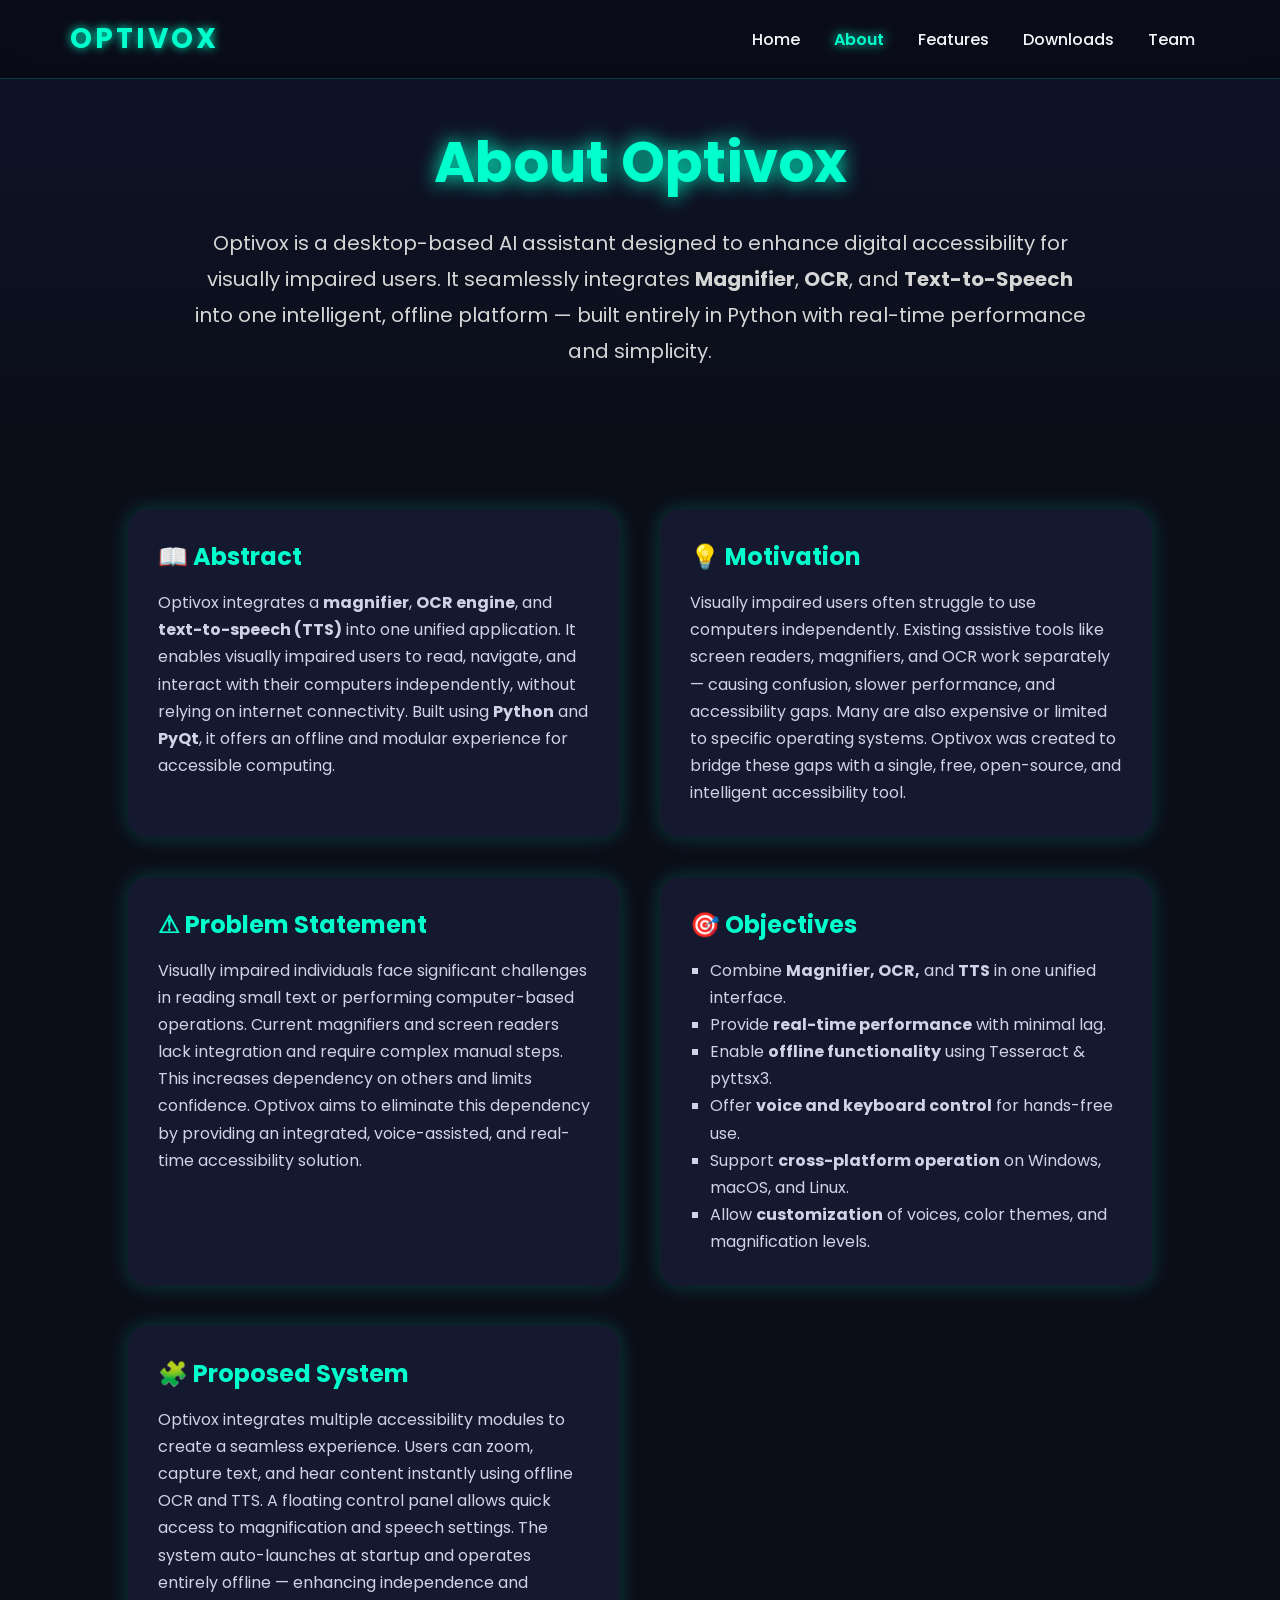
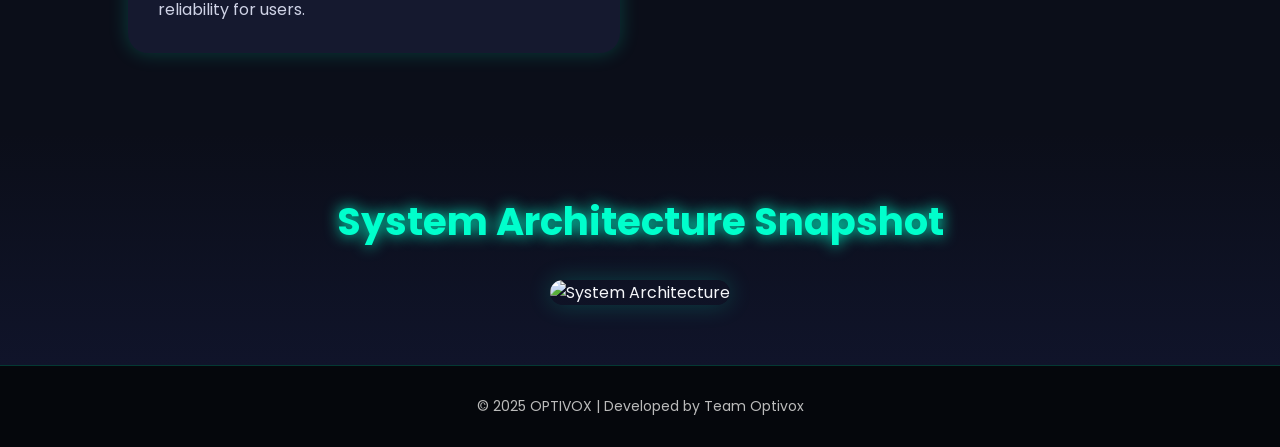
==== website/about.html @ d250ebd5 "Initial commit" ====
<!DOCTYPE html>
<html lang="en">
<head>
<meta charset="UTF-8">
<meta name="viewport" content="width=device-width, initial-scale=1.0">
<title>Optivox | About</title>

<!-- Google Fonts -->
<link href="https://fonts.googleapis.com/css2?family=Poppins:wght@300;400;600;700&display=swap" rel="stylesheet">

<style>
/* ===================== */
/* VARIABLES & BASE SETUP */
/* ===================== */
:root {
  --accent: #00ffcc;
  --bg-dark: #0b0e19;
  --bg-card: #15192f;
  --text-primary: #f5f6fa;
  --text-soft: #cfd3e6;
  --shadow-light: rgba(0,255,204,0.2);
  --shadow-glow: rgba(0,255,204,0.4);
}

* { margin:0; padding:0; box-sizing:border-box; font-family:'Poppins',sans-serif; }
body {
  background: var(--bg-dark);
  color: var(--text-primary);
  overflow-x: hidden;
  scroll-behavior: smooth;
}

/* ===================== */
/* NAVBAR */
/* ===================== */
nav {
  display: flex;
  justify-content: space-between;
  align-items: center;
  padding: 18px 70px;
  background: rgba(0,0,0,0.4);
  backdrop-filter: blur(10px);
  position: fixed;
  width: 100%;
  top: 0;
  z-index: 1000;
  border-bottom: 1px solid rgba(0,255,204,0.2);
}

nav h2 {
  letter-spacing: 3px;
  color: var(--accent);
  font-weight: 700;
  font-size: 28px;
  text-shadow: 0 0 10px var(--accent);
}

nav a {
  margin: 0 15px;
  color: var(--text-primary);
  text-decoration: none;
  font-weight: 500;
  transition: all 0.3s ease;
}

nav a:hover,
nav a:focus {
  color: var(--accent);
  text-shadow: 0 0 8px var(--accent);
  outline: none;
}

/* Active link highlight */
nav a.active {
  color: var(--accent);
  font-weight: 600;
  text-shadow: 0 0 12px var(--accent);
}

/* ===================== */
/* HERO SECTION */
/* ===================== */
.hero {
  padding-top: 120px;
  padding-bottom: 60px;
  text-align: center;
  background: linear-gradient(180deg,#10142a,#0b0e19);
  position: relative;
  overflow: hidden;
}

.hero h1 {
  font-size: clamp(2.5rem, 5vw, 3.5rem);
  color: var(--accent);
  margin-bottom: 20px;
  text-shadow: 0 0 20px var(--accent);
  animation: fadeDown 1.2s ease forwards;
}

.hero p {
  font-size: clamp(1rem,2vw,1.25rem);
  max-width: 900px;
  margin: auto;
  color: #d6d6d6;
  line-height: 1.8;
  animation: fadeUp 1.2s ease forwards;
}

/* Keyframe Animations */
@keyframes fadeDown {
  0% { opacity:0; transform: translateY(-30px);}
  100% { opacity:1; transform: translateY(0);}
}
@keyframes fadeUp {
  0% { opacity:0; transform: translateY(30px);}
  100% { opacity:1; transform: translateY(0);}
}

/* ===================== */
/* CONTENT CARDS */
/* ===================== */
.cards-section {
  padding: 80px 10%;
  display: grid;
  grid-template-columns: repeat(auto-fit,minmax(320px,1fr));
  gap: 40px;
}

.card {
  background: var(--bg-card);
  padding: 30px;
  border-radius: 20px;
  box-shadow: 0 0 20px var(--shadow-light);
  transition: all 0.3s ease;
}

.card h2 {
  color: var(--accent);
  margin-bottom: 15px;
  font-size: 1.5rem;
}

.card p,
.card ul {
  color: var(--text-soft);
  line-height: 1.7;
}

.card ul {
  margin-left: 20px;
  list-style: square;
}

.card:hover {
  transform: translateY(-10px);
  box-shadow: 0 0 35px var(--shadow-glow);
}

/* ===================== */
/* IMAGE SECTION */
/* ===================== */
.image-section {
  padding: 60px 10%;
  text-align: center;
  background: linear-gradient(180deg, var(--bg-dark), #10142a);
}

.image-section h2 {
  color: var(--accent);
  font-size: clamp(2rem,3vw,2.5rem);
  margin-bottom: 30px;
  text-shadow: 0 0 15px var(--accent);
}

.image-section img {
  width: 80%;
  border-radius: 20px;
  box-shadow: 0 0 25px var(--shadow-light);
  transition: transform 0.3s ease, box-shadow 0.3s ease;
}

.image-section img:hover {
  transform: scale(1.02);
  box-shadow: 0 0 35px var(--shadow-glow);
}

/* ===================== */
/* FOOTER */
/* ===================== */
footer {
  text-align: center;
  padding: 30px;
  background: rgba(0,0,0,0.5);
  color: #bbb;
  font-size: 14px;
  border-top: 1px solid rgba(0,255,204,0.2);
  transition: all 0.3s ease;
}

footer:hover {
  color: var(--accent);
  text-shadow: 0 0 10px var(--accent);
}

/* ===================== */
/* MEDIA QUERIES */
/* ===================== */
@media (max-width:768px) {
  nav { padding:15px 25px; }
  .cards-section { gap:25px; }
}

/* ===================== */
/* INTERACTIONS (JS Fallback for reduced motion) */
/* ===================== */
@media (prefers-reduced-motion: reduce) {
  * { animation: none !important; transition: none !important; }
}
</style>
</head>

<body>

    <!-- Magnifier Elements -->
<div id="magnifier">
  <div id="magnifierContent"></div>
</div>

<!-- NAVBAR -->
<nav>
  <h2>OPTIVOX</h2>
  <div>
    <a href="homepage.html">Home</a>
    <a href="about.html" class="active">About</a>
    <a href="features.html">Features</a>
    <a href="downloads.html">Downloads</a>
    <a href="team.html">Team</a>
  </div>
</nav>

<!-- HERO -->
<section class="hero">
  <h1>About Optivox</h1>
  <p>Optivox is a desktop-based AI assistant designed to enhance digital accessibility for visually impaired users. It seamlessly integrates <b>Magnifier</b>, <b>OCR</b>, and <b>Text-to-Speech</b> into one intelligent, offline platform — built entirely in Python with real-time performance and simplicity.</p>
</section>

<!-- MAIN CONTENT -->
<section class="cards-section">
  <div class="card">
    <h2>📖 Abstract</h2>
    <p>Optivox integrates a <b>magnifier</b>, <b>OCR engine</b>, and <b>text-to-speech (TTS)</b> into one unified application. It enables visually impaired users to read, navigate, and interact with their computers independently, without relying on internet connectivity. Built using <b>Python</b> and <b>PyQt</b>, it offers an offline and modular experience for accessible computing.</p>
  </div>

  <div class="card">
    <h2>💡 Motivation</h2>
    <p>Visually impaired users often struggle to use computers independently. Existing assistive tools like screen readers, magnifiers, and OCR work separately — causing confusion, slower performance, and accessibility gaps. Many are also expensive or limited to specific operating systems. Optivox was created to bridge these gaps with a single, free, open-source, and intelligent accessibility tool.</p>
  </div>

  <div class="card">
    <h2>⚠ Problem Statement</h2>
    <p>Visually impaired individuals face significant challenges in reading small text or performing computer-based operations. Current magnifiers and screen readers lack integration and require complex manual steps. This increases dependency on others and limits confidence. Optivox aims to eliminate this dependency by providing an integrated, voice-assisted, and real-time accessibility solution.</p>
  </div>

  <div class="card">
    <h2>🎯 Objectives</h2>
    <ul>
      <li>Combine <b>Magnifier, OCR,</b> and <b>TTS</b> in one unified interface.</li>
      <li>Provide <b>real-time performance</b> with minimal lag.</li>
      <li>Enable <b>offline functionality</b> using Tesseract & pyttsx3.</li>
      <li>Offer <b>voice and keyboard control</b> for hands-free use.</li>
      <li>Support <b>cross-platform operation</b> on Windows, macOS, and Linux.</li>
      <li>Allow <b>customization</b> of voices, color themes, and magnification levels.</li>
    </ul>
  </div>

  <div class="card">
    <h2>🧩 Proposed System</h2>
    <p>Optivox integrates multiple accessibility modules to create a seamless experience. Users can zoom, capture text, and hear content instantly using offline OCR and TTS. A floating control panel allows quick access to magnification and speech settings. The system auto-launches at startup and operates entirely offline — enhancing independence and reliability for users.</p>
  </div>
</section>

<!-- IMAGE SECTION -->
<section class="image-section">
  <h2>System Architecture Snapshot</h2>
  <img src="https://cdn.dribbble.com/users/72099/screenshots/4097223/media/80de89a03a8d1dc7033eaa98d7cb89ed.png?compress=1&resize=800x600" alt="System Architecture">
</section>

<!-- FOOTER -->
<footer>
  © 2025 OPTIVOX | Developed by Team Optivox
</footer>

<!-- CARD INTERACTIONS -->
<script>
const cards = document.querySelectorAll('.card');
cards.forEach(card=>{
  card.addEventListener('mouseover',()=>{
    card.style.transform='translateY(-10px)';
    card.style.boxShadow='0 0 35px rgba(0,255,204,0.4)';
  });
  card.addEventListener('mouseout',()=>{
    card.style.transform='translateY(0px)';
    card.style.boxShadow='0 0 20px rgba(0,255,204,0.2)';
  });
});
</script>
<script src="js/magnifier.js"></script>


</body>
</html>
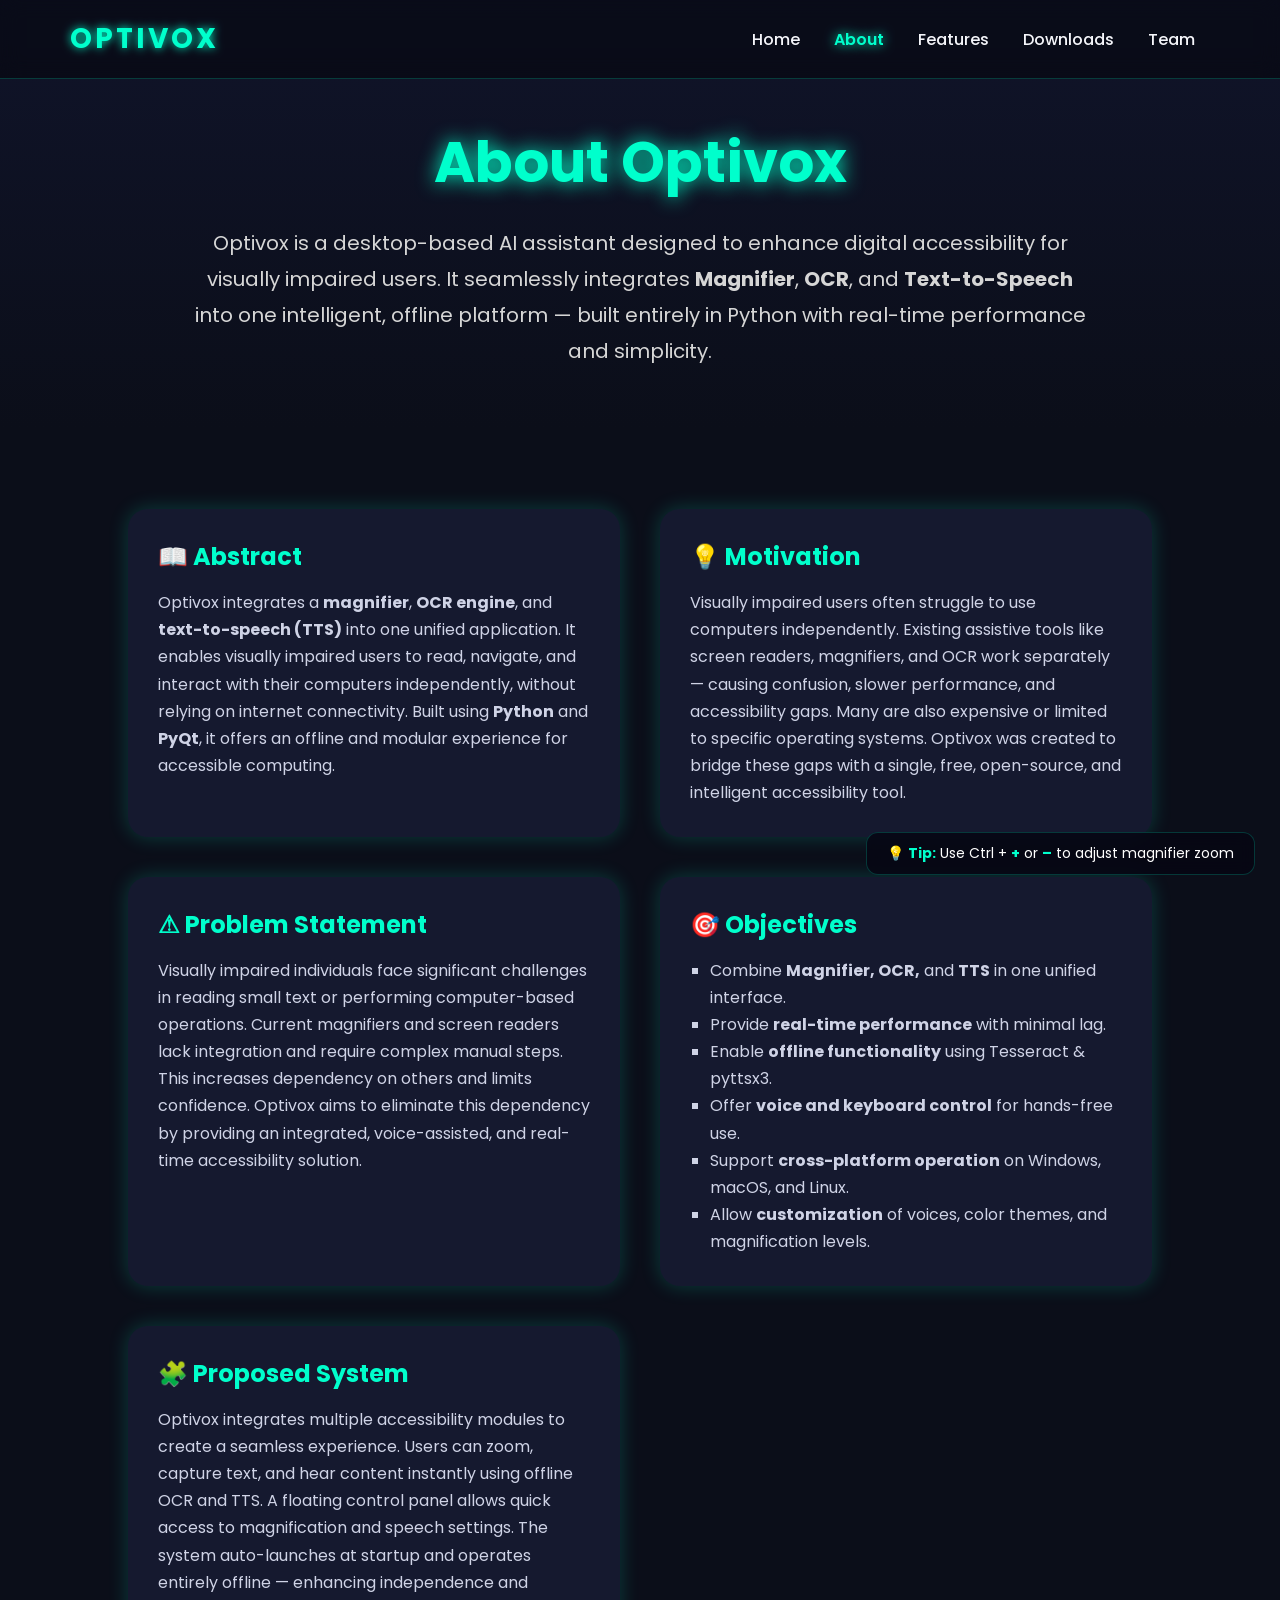
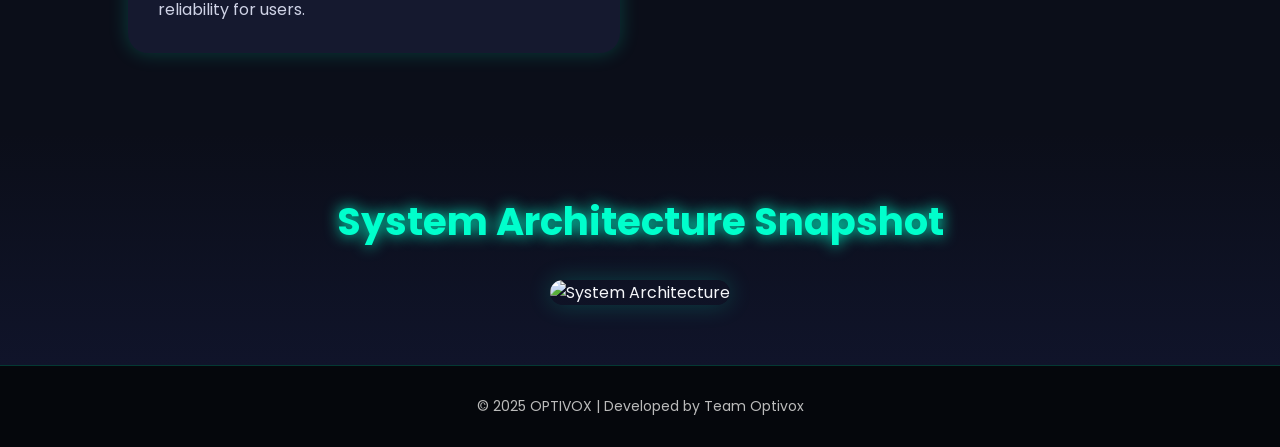
==== commit d75e9cdb: "Final release v3.3 - Integrated High Contrast, Large UI, and Global Hotkeys" ====
--- a/website/about.html
+++ b/website/about.html
@@ -1,311 +1,361 @@
 <!DOCTYPE html>
 <html lang="en">
+
 <head>
-<meta charset="UTF-8">
-<meta name="viewport" content="width=device-width, initial-scale=1.0">
-<title>Optivox | About</title>
-
-<!-- Google Fonts -->
-<link href="https://fonts.googleapis.com/css2?family=Poppins:wght@300;400;600;700&display=swap" rel="stylesheet">
-
-<style>
-/* ===================== */
-/* VARIABLES & BASE SETUP */
-/* ===================== */
-:root {
-  --accent: #00ffcc;
-  --bg-dark: #0b0e19;
-  --bg-card: #15192f;
-  --text-primary: #f5f6fa;
-  --text-soft: #cfd3e6;
-  --shadow-light: rgba(0,255,204,0.2);
-  --shadow-glow: rgba(0,255,204,0.4);
-}
-
-* { margin:0; padding:0; box-sizing:border-box; font-family:'Poppins',sans-serif; }
-body {
-  background: var(--bg-dark);
-  color: var(--text-primary);
-  overflow-x: hidden;
-  scroll-behavior: smooth;
-}
-
-/* ===================== */
-/* NAVBAR */
-/* ===================== */
-nav {
-  display: flex;
-  justify-content: space-between;
-  align-items: center;
-  padding: 18px 70px;
-  background: rgba(0,0,0,0.4);
-  backdrop-filter: blur(10px);
-  position: fixed;
-  width: 100%;
-  top: 0;
-  z-index: 1000;
-  border-bottom: 1px solid rgba(0,255,204,0.2);
-}
-
-nav h2 {
-  letter-spacing: 3px;
-  color: var(--accent);
-  font-weight: 700;
-  font-size: 28px;
-  text-shadow: 0 0 10px var(--accent);
-}
-
-nav a {
-  margin: 0 15px;
-  color: var(--text-primary);
-  text-decoration: none;
-  font-weight: 500;
-  transition: all 0.3s ease;
-}
-
-nav a:hover,
-nav a:focus {
-  color: var(--accent);
-  text-shadow: 0 0 8px var(--accent);
-  outline: none;
-}
-
-/* Active link highlight */
-nav a.active {
-  color: var(--accent);
-  font-weight: 600;
-  text-shadow: 0 0 12px var(--accent);
-}
-
-/* ===================== */
-/* HERO SECTION */
-/* ===================== */
-.hero {
-  padding-top: 120px;
-  padding-bottom: 60px;
-  text-align: center;
-  background: linear-gradient(180deg,#10142a,#0b0e19);
-  position: relative;
-  overflow: hidden;
-}
-
-.hero h1 {
-  font-size: clamp(2.5rem, 5vw, 3.5rem);
-  color: var(--accent);
-  margin-bottom: 20px;
-  text-shadow: 0 0 20px var(--accent);
-  animation: fadeDown 1.2s ease forwards;
-}
-
-.hero p {
-  font-size: clamp(1rem,2vw,1.25rem);
-  max-width: 900px;
-  margin: auto;
-  color: #d6d6d6;
-  line-height: 1.8;
-  animation: fadeUp 1.2s ease forwards;
-}
-
-/* Keyframe Animations */
-@keyframes fadeDown {
-  0% { opacity:0; transform: translateY(-30px);}
-  100% { opacity:1; transform: translateY(0);}
-}
-@keyframes fadeUp {
-  0% { opacity:0; transform: translateY(30px);}
-  100% { opacity:1; transform: translateY(0);}
-}
-
-/* ===================== */
-/* CONTENT CARDS */
-/* ===================== */
-.cards-section {
-  padding: 80px 10%;
-  display: grid;
-  grid-template-columns: repeat(auto-fit,minmax(320px,1fr));
-  gap: 40px;
-}
-
-.card {
-  background: var(--bg-card);
-  padding: 30px;
-  border-radius: 20px;
-  box-shadow: 0 0 20px var(--shadow-light);
-  transition: all 0.3s ease;
-}
-
-.card h2 {
-  color: var(--accent);
-  margin-bottom: 15px;
-  font-size: 1.5rem;
-}
-
-.card p,
-.card ul {
-  color: var(--text-soft);
-  line-height: 1.7;
-}
-
-.card ul {
-  margin-left: 20px;
-  list-style: square;
-}
-
-.card:hover {
-  transform: translateY(-10px);
-  box-shadow: 0 0 35px var(--shadow-glow);
-}
-
-/* ===================== */
-/* IMAGE SECTION */
-/* ===================== */
-.image-section {
-  padding: 60px 10%;
-  text-align: center;
-  background: linear-gradient(180deg, var(--bg-dark), #10142a);
-}
-
-.image-section h2 {
-  color: var(--accent);
-  font-size: clamp(2rem,3vw,2.5rem);
-  margin-bottom: 30px;
-  text-shadow: 0 0 15px var(--accent);
-}
-
-.image-section img {
-  width: 80%;
-  border-radius: 20px;
-  box-shadow: 0 0 25px var(--shadow-light);
-  transition: transform 0.3s ease, box-shadow 0.3s ease;
-}
-
-.image-section img:hover {
-  transform: scale(1.02);
-  box-shadow: 0 0 35px var(--shadow-glow);
-}
-
-/* ===================== */
-/* FOOTER */
-/* ===================== */
-footer {
-  text-align: center;
-  padding: 30px;
-  background: rgba(0,0,0,0.5);
-  color: #bbb;
-  font-size: 14px;
-  border-top: 1px solid rgba(0,255,204,0.2);
-  transition: all 0.3s ease;
-}
-
-footer:hover {
-  color: var(--accent);
-  text-shadow: 0 0 10px var(--accent);
-}
-
-/* ===================== */
-/* MEDIA QUERIES */
-/* ===================== */
-@media (max-width:768px) {
-  nav { padding:15px 25px; }
-  .cards-section { gap:25px; }
-}
-
-/* ===================== */
-/* INTERACTIONS (JS Fallback for reduced motion) */
-/* ===================== */
-@media (prefers-reduced-motion: reduce) {
-  * { animation: none !important; transition: none !important; }
-}
-</style>
+  <meta charset="UTF-8">
+  <meta name="viewport" content="width=device-width, initial-scale=1.0">
+  <title>Optivox | About</title>
+
+  <!-- Google Fonts -->
+  <link href="https://fonts.googleapis.com/css2?family=Poppins:wght@300;400;600;700&display=swap" rel="stylesheet">
+  <link rel="stylesheet" href="magnifier.css">
+
+  <style>
+    /* ===================== */
+    /* VARIABLES & BASE SETUP */
+    /* ===================== */
+    :root {
+      --accent: #00ffcc;
+      --bg-dark: #0b0e19;
+      --bg-card: #15192f;
+      --text-primary: #f5f6fa;
+      --text-soft: #cfd3e6;
+      --shadow-light: rgba(0, 255, 204, 0.2);
+      --shadow-glow: rgba(0, 255, 204, 0.4);
+    }
+
+    * {
+      margin: 0;
+      padding: 0;
+      box-sizing: border-box;
+      font-family: 'Poppins', sans-serif;
+    }
+
+    body {
+      background: var(--bg-dark);
+      color: var(--text-primary);
+      overflow-x: hidden;
+      scroll-behavior: smooth;
+    }
+
+    /* ===================== */
+    /* NAVBAR */
+    /* ===================== */
+    nav {
+      display: flex;
+      justify-content: space-between;
+      align-items: center;
+      padding: 18px 70px;
+      background: rgba(0, 0, 0, 0.4);
+      backdrop-filter: blur(10px);
+      position: fixed;
+      width: 100%;
+      top: 0;
+      z-index: 1000;
+      border-bottom: 1px solid rgba(0, 255, 204, 0.2);
+    }
+
+    nav h2 {
+      letter-spacing: 3px;
+      color: var(--accent);
+      font-weight: 700;
+      font-size: 28px;
+      text-shadow: 0 0 10px var(--accent);
+    }
+
+    nav a {
+      margin: 0 15px;
+      color: var(--text-primary);
+      text-decoration: none;
+      font-weight: 500;
+      transition: all 0.3s ease;
+    }
+
+    nav a:hover,
+    nav a:focus {
+      color: var(--accent);
+      text-shadow: 0 0 8px var(--accent);
+      outline: none;
+    }
+
+    /* Active link highlight */
+    nav a.active {
+      color: var(--accent);
+      font-weight: 600;
+      text-shadow: 0 0 12px var(--accent);
+    }
+
+    /* ===================== */
+    /* HERO SECTION */
+    /* ===================== */
+    .hero {
+      padding-top: 120px;
+      padding-bottom: 60px;
+      text-align: center;
+      background: linear-gradient(180deg, #10142a, #0b0e19);
+      position: relative;
+      overflow: hidden;
+    }
+
+    .hero h1 {
+      font-size: clamp(2.5rem, 5vw, 3.5rem);
+      color: var(--accent);
+      margin-bottom: 20px;
+      text-shadow: 0 0 20px var(--accent);
+      animation: fadeDown 1.2s ease forwards;
+    }
+
+    .hero p {
+      font-size: clamp(1rem, 2vw, 1.25rem);
+      max-width: 900px;
+      margin: auto;
+      color: #d6d6d6;
+      line-height: 1.8;
+      animation: fadeUp 1.2s ease forwards;
+    }
+
+    /* Keyframe Animations */
+    @keyframes fadeDown {
+      0% {
+        opacity: 0;
+        transform: translateY(-30px);
+      }
+
+      100% {
+        opacity: 1;
+        transform: translateY(0);
+      }
+    }
+
+    @keyframes fadeUp {
+      0% {
+        opacity: 0;
+        transform: translateY(30px);
+      }
+
+      100% {
+        opacity: 1;
+        transform: translateY(0);
+      }
+    }
+
+    /* ===================== */
+    /* CONTENT CARDS */
+    /* ===================== */
+    .cards-section {
+      padding: 80px 10%;
+      display: grid;
+      grid-template-columns: repeat(auto-fit, minmax(320px, 1fr));
+      gap: 40px;
+    }
+
+    .card {
+      background: var(--bg-card);
+      padding: 30px;
+      border-radius: 20px;
+      box-shadow: 0 0 20px var(--shadow-light);
+      transition: all 0.3s ease;
+    }
+
+    .card h2 {
+      color: var(--accent);
+      margin-bottom: 15px;
+      font-size: 1.5rem;
+    }
+
+    .card p,
+    .card ul {
+      color: var(--text-soft);
+      line-height: 1.7;
+    }
+
+    .card ul {
+      margin-left: 20px;
+      list-style: square;
+    }
+
+    .card:hover {
+      transform: translateY(-10px);
+      box-shadow: 0 0 35px var(--shadow-glow);
+    }
+
+    /* ===================== */
+    /* IMAGE SECTION */
+    /* ===================== */
+    .image-section {
+      padding: 60px 10%;
+      text-align: center;
+      background: linear-gradient(180deg, var(--bg-dark), #10142a);
+    }
+
+    .image-section h2 {
+      color: var(--accent);
+      font-size: clamp(2rem, 3vw, 2.5rem);
+      margin-bottom: 30px;
+      text-shadow: 0 0 15px var(--accent);
+    }
+
+    .image-section img {
+      width: 80%;
+      border-radius: 20px;
+      box-shadow: 0 0 25px var(--shadow-light);
+      transition: transform 0.3s ease, box-shadow 0.3s ease;
+    }
+
+    .image-section img:hover {
+      transform: scale(1.02);
+      box-shadow: 0 0 35px var(--shadow-glow);
+    }
+
+    /* ===================== */
+    /* FOOTER */
+    /* ===================== */
+    footer {
+      text-align: center;
+      padding: 30px;
+      background: rgba(0, 0, 0, 0.5);
+      color: #bbb;
+      font-size: 14px;
+      border-top: 1px solid rgba(0, 255, 204, 0.2);
+      transition: all 0.3s ease;
+    }
+
+    footer:hover {
+      color: var(--accent);
+      text-shadow: 0 0 10px var(--accent);
+    }
+
+    /* ===================== */
+    /* MEDIA QUERIES */
+    /* ===================== */
+    @media (max-width:768px) {
+      nav {
+        padding: 15px 25px;
+      }
+
+      .cards-section {
+        gap: 25px;
+      }
+    }
+
+    /* ===================== */
+    /* INTERACTIONS (JS Fallback for reduced motion) */
+    /* ===================== */
+    @media (prefers-reduced-motion: reduce) {
+      * {
+        animation: none !important;
+        transition: none !important;
+      }
+    }
+  </style>
 </head>
 
 <body>
 
-    <!-- Magnifier Elements -->
-<div id="magnifier">
-  <div id="magnifierContent"></div>
-</div>
-
-<!-- NAVBAR -->
-<nav>
-  <h2>OPTIVOX</h2>
-  <div>
-    <a href="homepage.html">Home</a>
-    <a href="about.html" class="active">About</a>
-    <a href="features.html">Features</a>
-    <a href="downloads.html">Downloads</a>
-    <a href="team.html">Team</a>
+  <!-- Magnifier Elements -->
+  <div id="magnifier" aria-hidden="true">
+    <div id="magnifierContent"></div>
   </div>
-</nav>
-
-<!-- HERO -->
-<section class="hero">
-  <h1>About Optivox</h1>
-  <p>Optivox is a desktop-based AI assistant designed to enhance digital accessibility for visually impaired users. It seamlessly integrates <b>Magnifier</b>, <b>OCR</b>, and <b>Text-to-Speech</b> into one intelligent, offline platform — built entirely in Python with real-time performance and simplicity.</p>
-</section>
-
-<!-- MAIN CONTENT -->
-<section class="cards-section">
-  <div class="card">
-    <h2>📖 Abstract</h2>
-    <p>Optivox integrates a <b>magnifier</b>, <b>OCR engine</b>, and <b>text-to-speech (TTS)</b> into one unified application. It enables visually impaired users to read, navigate, and interact with their computers independently, without relying on internet connectivity. Built using <b>Python</b> and <b>PyQt</b>, it offers an offline and modular experience for accessible computing.</p>
-  </div>
-
-  <div class="card">
-    <h2>💡 Motivation</h2>
-    <p>Visually impaired users often struggle to use computers independently. Existing assistive tools like screen readers, magnifiers, and OCR work separately — causing confusion, slower performance, and accessibility gaps. Many are also expensive or limited to specific operating systems. Optivox was created to bridge these gaps with a single, free, open-source, and intelligent accessibility tool.</p>
-  </div>
-
-  <div class="card">
-    <h2>⚠ Problem Statement</h2>
-    <p>Visually impaired individuals face significant challenges in reading small text or performing computer-based operations. Current magnifiers and screen readers lack integration and require complex manual steps. This increases dependency on others and limits confidence. Optivox aims to eliminate this dependency by providing an integrated, voice-assisted, and real-time accessibility solution.</p>
-  </div>
-
-  <div class="card">
-    <h2>🎯 Objectives</h2>
-    <ul>
-      <li>Combine <b>Magnifier, OCR,</b> and <b>TTS</b> in one unified interface.</li>
-      <li>Provide <b>real-time performance</b> with minimal lag.</li>
-      <li>Enable <b>offline functionality</b> using Tesseract & pyttsx3.</li>
-      <li>Offer <b>voice and keyboard control</b> for hands-free use.</li>
-      <li>Support <b>cross-platform operation</b> on Windows, macOS, and Linux.</li>
-      <li>Allow <b>customization</b> of voices, color themes, and magnification levels.</li>
-    </ul>
-  </div>
-
-  <div class="card">
-    <h2>🧩 Proposed System</h2>
-    <p>Optivox integrates multiple accessibility modules to create a seamless experience. Users can zoom, capture text, and hear content instantly using offline OCR and TTS. A floating control panel allows quick access to magnification and speech settings. The system auto-launches at startup and operates entirely offline — enhancing independence and reliability for users.</p>
-  </div>
-</section>
-
-<!-- IMAGE SECTION -->
-<section class="image-section">
-  <h2>System Architecture Snapshot</h2>
-  <img src="https://cdn.dribbble.com/users/72099/screenshots/4097223/media/80de89a03a8d1dc7033eaa98d7cb89ed.png?compress=1&resize=800x600" alt="System Architecture">
-</section>
-
-<!-- FOOTER -->
-<footer>
-  © 2025 OPTIVOX | Developed by Team Optivox
-</footer>
-
-<!-- CARD INTERACTIONS -->
-<script>
-const cards = document.querySelectorAll('.card');
-cards.forEach(card=>{
-  card.addEventListener('mouseover',()=>{
-    card.style.transform='translateY(-10px)';
-    card.style.boxShadow='0 0 35px rgba(0,255,204,0.4)';
-  });
-  card.addEventListener('mouseout',()=>{
-    card.style.transform='translateY(0px)';
-    card.style.boxShadow='0 0 20px rgba(0,255,204,0.2)';
-  });
-});
-</script>
-<script src="js/magnifier.js"></script>
+  <div id="zoomIndicator"></div>
+  <div id="zoomTip">💡 <strong>Tip:</strong> Use Ctrl + <strong>+</strong> or <strong>–</strong> to adjust magnifier zoom</div>
+
+  <!-- NAVBAR -->
+  <nav>
+    <h2>OPTIVOX</h2>
+    <div>
+      <a href="index.html">Home</a>
+      <a href="about.html" class="active">About</a>
+      <a href="features.html">Features</a>
+      <a href="downloads.html">Downloads</a>
+      <a href="team.html">Team</a>
+    </div>
+  </nav>
+
+  <!-- HERO -->
+  <section class="hero">
+    <h1>About Optivox</h1>
+    <p>Optivox is a desktop-based AI assistant designed to enhance digital accessibility for visually impaired users. It
+      seamlessly integrates <b>Magnifier</b>, <b>OCR</b>, and <b>Text-to-Speech</b> into one intelligent, offline
+      platform — built entirely in Python with real-time performance and simplicity.</p>
+  </section>
+
+  <!-- MAIN CONTENT -->
+  <section class="cards-section">
+    <div class="card">
+      <h2>📖 Abstract</h2>
+      <p>Optivox integrates a <b>magnifier</b>, <b>OCR engine</b>, and <b>text-to-speech (TTS)</b> into one unified
+        application. It enables visually impaired users to read, navigate, and interact with their computers
+        independently, without relying on internet connectivity. Built using <b>Python</b> and <b>PyQt</b>, it offers an
+        offline and modular experience for accessible computing.</p>
+    </div>
+
+    <div class="card">
+      <h2>💡 Motivation</h2>
+      <p>Visually impaired users often struggle to use computers independently. Existing assistive tools like screen
+        readers, magnifiers, and OCR work separately — causing confusion, slower performance, and accessibility gaps.
+        Many are also expensive or limited to specific operating systems. Optivox was created to bridge these gaps with
+        a single, free, open-source, and intelligent accessibility tool.</p>
+    </div>
+
+    <div class="card">
+      <h2>⚠ Problem Statement</h2>
+      <p>Visually impaired individuals face significant challenges in reading small text or performing computer-based
+        operations. Current magnifiers and screen readers lack integration and require complex manual steps. This
+        increases dependency on others and limits confidence. Optivox aims to eliminate this dependency by providing an
+        integrated, voice-assisted, and real-time accessibility solution.</p>
+    </div>
+
+    <div class="card">
+      <h2>🎯 Objectives</h2>
+      <ul>
+        <li>Combine <b>Magnifier, OCR,</b> and <b>TTS</b> in one unified interface.</li>
+        <li>Provide <b>real-time performance</b> with minimal lag.</li>
+        <li>Enable <b>offline functionality</b> using Tesseract & pyttsx3.</li>
+        <li>Offer <b>voice and keyboard control</b> for hands-free use.</li>
+        <li>Support <b>cross-platform operation</b> on Windows, macOS, and Linux.</li>
+        <li>Allow <b>customization</b> of voices, color themes, and magnification levels.</li>
+      </ul>
+    </div>
+
+    <div class="card">
+      <h2>🧩 Proposed System</h2>
+      <p>Optivox integrates multiple accessibility modules to create a seamless experience. Users can zoom, capture
+        text, and hear content instantly using offline OCR and TTS. A floating control panel allows quick access to
+        magnification and speech settings. The system auto-launches at startup and operates entirely offline — enhancing
+        independence and reliability for users.</p>
+    </div>
+  </section>
+
+  <!-- IMAGE SECTION -->
+  <section class="image-section">
+    <h2>System Architecture Snapshot</h2>
+    <img
+      src="https://cdn.dribbble.com/users/72099/screenshots/4097223/media/80de89a03a8d1dc7033eaa98d7cb89ed.png?compress=1&resize=800x600"
+      alt="System Architecture">
+  </section>
+
+  <!-- FOOTER -->
+  <footer>
+    © 2025 OPTIVOX | Developed by Team Optivox
+  </footer>
+
+  <!-- CARD INTERACTIONS -->
+  <script>
+    const cards = document.querySelectorAll('.card');
+    cards.forEach(card => {
+      card.addEventListener('mouseover', () => {
+        card.style.transform = 'translateY(-10px)';
+        card.style.boxShadow = '0 0 35px rgba(0,255,204,0.4)';
+      });
+      card.addEventListener('mouseout', () => {
+        card.style.transform = 'translateY(0px)';
+        card.style.boxShadow = '0 0 20px rgba(0,255,204,0.2)';
+      });
+    });
+  </script>
+  <script src="magnifier.js"></script>
 
 
 </body>
+
 </html>
--- a/website/magnifier.css
+++ b/website/magnifier.css
@@ -0,0 +1,101 @@
+/* =========================
+   Optivox Shared Magnifier & A11y
+   ========================= */
+
+:root {
+  --accent: #00ffcc;
+  --accent-2: #00d6ff;
+  --magnifier-size: 220px;
+}
+
+/* Magnifier Container */
+#magnifier {
+  position: fixed;
+  width: var(--magnifier-size);
+  height: var(--magnifier-size);
+  border-radius: 50%;
+  border: 3px solid var(--accent);
+  overflow: hidden;
+  pointer-events: none;
+  z-index: 100000;
+  display: none;
+  box-shadow: 0 0 30px rgba(0, 255, 204, 0.4), inset 0 0 15px rgba(0, 0, 0, 0.5);
+  background: #060713;
+  transition: transform 0.1s ease-out, opacity 0.2s ease;
+}
+
+/* The actual magnified content area */
+#magnifierContent {
+  position: absolute;
+  left: 0;
+  top: 0;
+  transform-origin: 0 0;
+  width: 100vw;
+  height: 100vh;
+}
+
+/* Ensure current page images/elements are visible in clone */
+#magnifierContent * {
+  pointer-events: none !important;
+}
+
+/* Zoom Level Indicator Overlay */
+#zoomIndicator {
+  position: fixed;
+  top: 50%;
+  left: 50%;
+  transform: translate(-50%, -50%);
+  background: rgba(6, 7, 19, 0.95);
+  color: var(--accent);
+  padding: 15px 35px;
+  border-radius: 50px;
+  font-size: 24px;
+  font-weight: 700;
+  z-index: 100001;
+  transition: opacity 0.3s;
+  border: 2px solid var(--accent);
+  box-shadow: 0 0 40px rgba(0, 255, 204, 0.3);
+  pointer-events: none;
+  opacity: 0;
+}
+
+/* Zoom Shortcut Tip */
+#zoomTip {
+  position: fixed;
+  bottom: 25px;
+  right: 25px;
+  background: rgba(6, 7, 19, 0.85);
+  color: #fff;
+  padding: 10px 20px;
+  border-radius: 12px;
+  font-size: 14px;
+  border: 1px solid rgba(0, 255, 204, 0.2);
+  z-index: 99999;
+  opacity: 0;
+  transition: opacity 0.5s ease;
+  backdrop-filter: blur(8px);
+}
+
+#zoomTip strong {
+  color: var(--accent);
+}
+
+/* Accessibility Support Classes */
+.a11y-high-contrast {
+  filter: contrast(1.5) brightness(1.1) !important;
+  background-color: #000 !important;
+}
+
+.a11y-large-font {
+  font-size: 1.15rem !important;
+}
+
+.a11y-large-font h1 { font-size: 3.5rem !important; }
+.a11y-large-font h2 { font-size: 2.5rem !important; }
+.a11y-large-font p { font-size: 1.3rem !important; }
+
+/* Accessible Focus States */
+a:focus, button:focus {
+  outline: 3px solid var(--accent) !important;
+  outline-offset: 4px !important;
+}
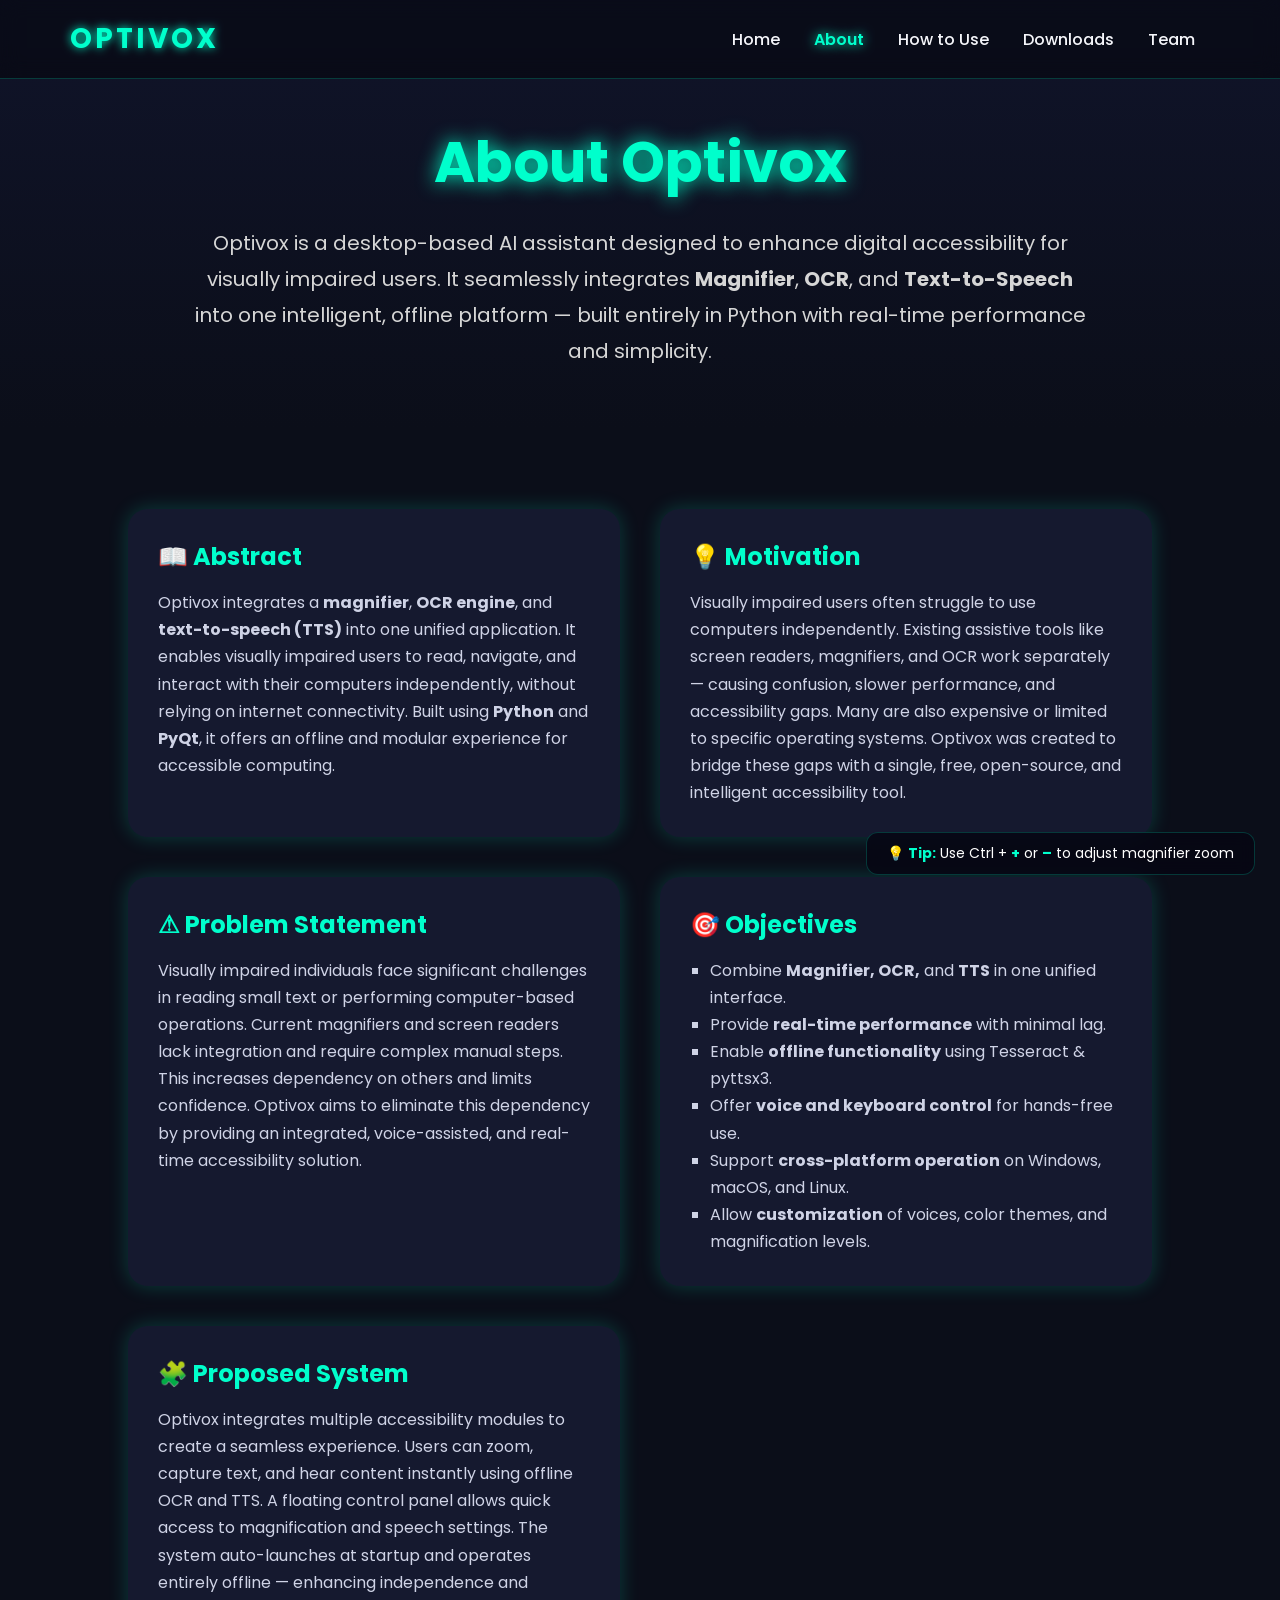
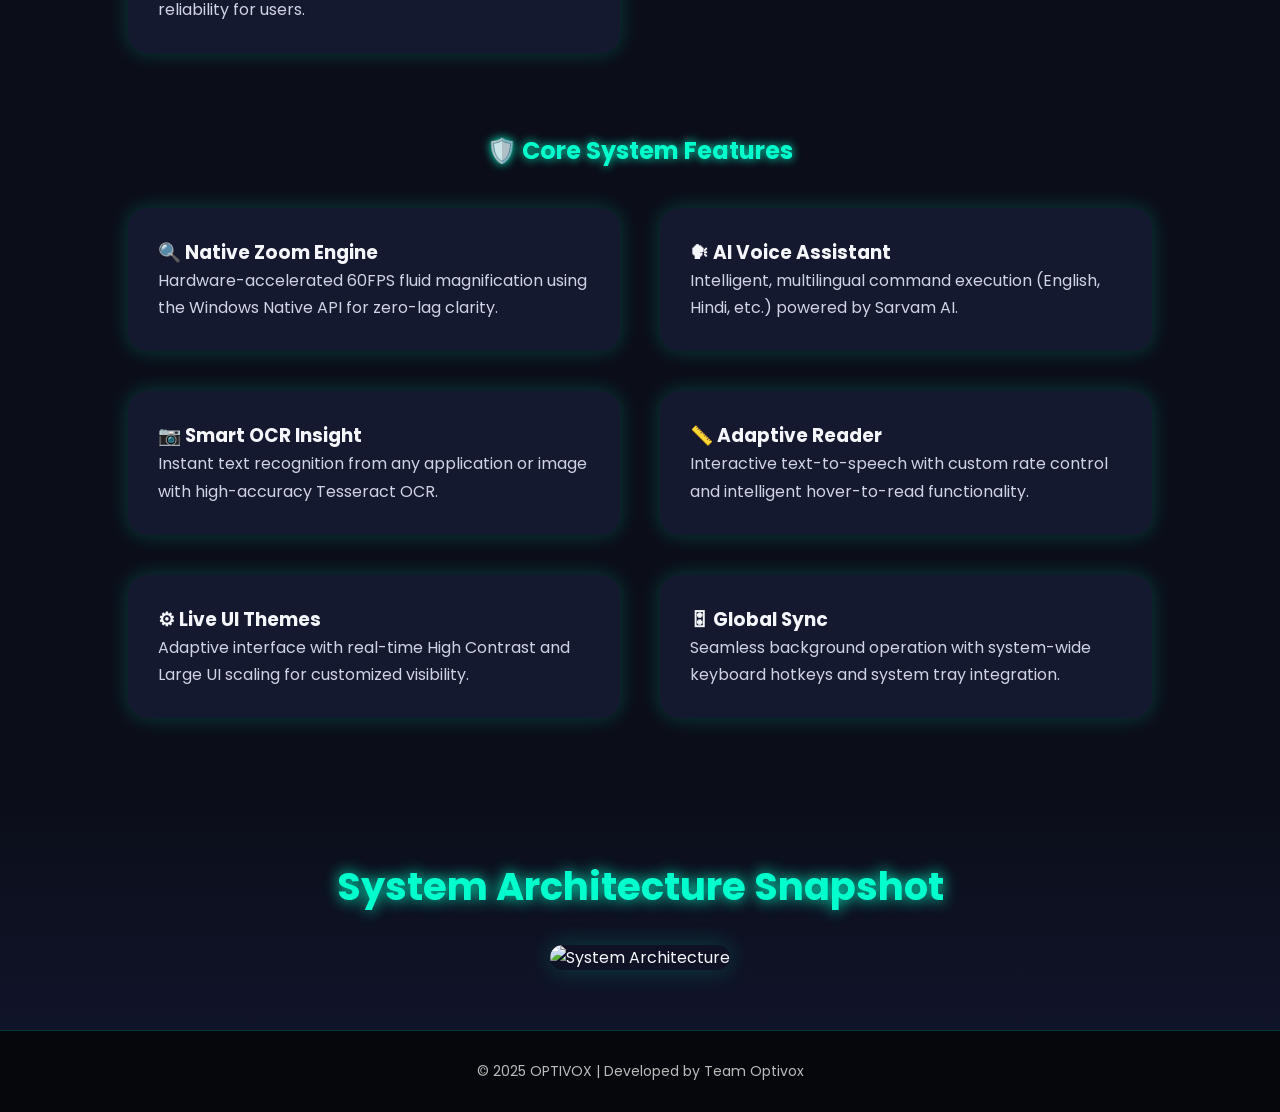
==== commit bee3ce77: "Update docs and website content" ====
--- a/website/about.html
+++ b/website/about.html
@@ -265,7 +265,7 @@
     <div>
       <a href="index.html">Home</a>
       <a href="about.html" class="active">About</a>
-      <a href="features.html">Features</a>
+      <a href="features.html">How to Use</a>
       <a href="downloads.html">Downloads</a>
       <a href="team.html">Team</a>
     </div>
@@ -323,6 +323,35 @@
         text, and hear content instantly using offline OCR and TTS. A floating control panel allows quick access to
         magnification and speech settings. The system auto-launches at startup and operates entirely offline — enhancing
         independence and reliability for users.</p>
+    </div>
+  </section>
+
+  <!-- FEATURES AT A GLANCE -->
+  <h2 style="text-align: center; color: var(--accent); text-shadow: 0 0 10px var(--accent); margin-bottom: 20px;">🛡️ Core System Features</h2>
+  <section class="cards-section" style="padding-top: 20px;">
+    <div class="card">
+        <h3>🔍 Native Zoom Engine</h3>
+        <p>Hardware-accelerated 60FPS fluid magnification using the Windows Native API for zero-lag clarity.</p>
+    </div>
+    <div class="card">
+        <h3>🗣 AI Voice Assistant</h3>
+        <p>Intelligent, multilingual command execution (English, Hindi, etc.) powered by Sarvam AI.</p>
+    </div>
+    <div class="card">
+        <h3>📷 Smart OCR Insight</h3>
+        <p>Instant text recognition from any application or image with high-accuracy Tesseract OCR.</p>
+    </div>
+    <div class="card">
+        <h3>📏 Adaptive Reader</h3>
+        <p>Interactive text-to-speech with custom rate control and intelligent hover-to-read functionality.</p>
+    </div>
+    <div class="card">
+        <h3>⚙ Live UI Themes</h3>
+        <p>Adaptive interface with real-time High Contrast and Large UI scaling for customized visibility.</p>
+    </div>
+    <div class="card">
+        <h3>🎛 Global Sync</h3>
+        <p>Seamless background operation with system-wide keyboard hotkeys and system tray integration.</p>
     </div>
   </section>
 
